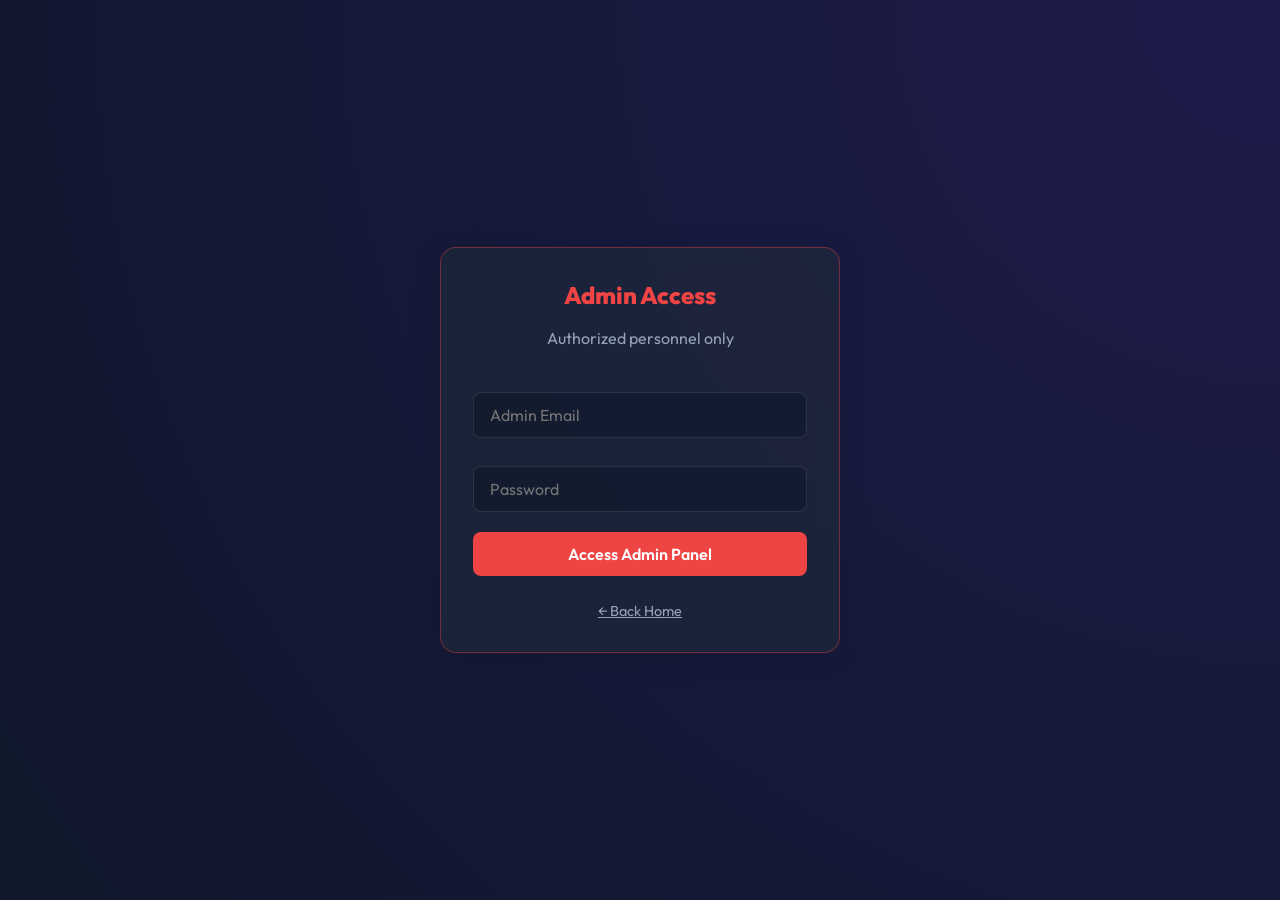
==== src/main/webapp/html/adminlogin.html @ 5ff95ba9 "Add job filters and candidate profile" ====
<!DOCTYPE html>
<html lang="en">
<head>
    <meta charset="UTF-8">
    <meta name="viewport" content="width=device-width, initial-scale=1.0">
    <title>NexJob | Admin Login</title>
    <link rel="stylesheet" href="../css/style.css">
    <script src="../js/api.js"></script>
    <style>
        body { display: flex; align-items: center; justify-content: center; height: 100vh; }
        .auth-container { width: 100%; max-width: 400px; padding: 2rem; border-color: rgba(239, 68, 68, 0.4); }
    </style>
</head>
<body>

    <div class="glass-panel auth-container animate-fade">
        <h2 style="text-align: center; color: var(--danger);">Admin Access</h2>
        <p style="text-align: center; margin-bottom: 2rem;">Authorized personnel only</p>

        <form id="adminForm">
            <input type="email" id="email" placeholder="Admin Email" required>
            <input type="password" id="password" placeholder="Password" required>
            <button type="submit" class="btn btn-danger" style="width: 100%;">Access Admin Panel</button>
        </form>
        <div style="text-align: center; margin-top: 1.5rem;">
            <a href="../index.html" style="color: var(--text-muted); font-size: 0.9em;">&larr; Back Home</a>
        </div>
    </div>

    <script>
        document.getElementById('adminForm').addEventListener('submit', async (e) => {
            e.preventDefault();
            const btn = e.target.querySelector('button');
            btn.innerText = 'Authenticating...';
            
            const res = await fetchAPI('adminlogin', 'POST', {
                email: document.getElementById('email').value,
                password: document.getElementById('password').value
            });

            btn.innerText = 'Access Admin Panel';
            
            if(res.status === 'success') {
                showMessage('Welcome, Admin', false);
                setTimeout(() => window.location.href = 'adminpanel.html', 1000);
            } else {
                showMessage(res.message || 'Access Denied', true);
            }
        });
    </script>
</body>
</html>
---- src/main/webapp/css/style.css ----
﻿@import url('https://fonts.googleapis.com/css2?family=Outfit:wght@300;400;600;800&display=swap');

:root {
    --primary-color: #6366f1;
    --primary-hover: #4f46e5;
    --bg-color: #0f172a;
    --surface-color: rgba(30, 41, 59, 0.7);
    --text-main: #f8fafc;
    --text-muted: #94a3b8;
    --accent: #0ea5e9;
    --danger: #ef4444;
    --success: #10b981;
    --border: rgba(255, 255, 255, 0.1);
}

* { margin: 0; padding: 0; box-sizing: border-box; font-family: 'Outfit', sans-serif; }

html { font-size: 16px; }

body {
    background: radial-gradient(circle at top right, #1e1b4b, var(--bg-color));
    color: var(--text-main);
    min-height: 100vh;
    overflow-x: hidden;
    font-size: 1rem;
}

/* Glassmorphism */
.glass-panel {
    background: var(--surface-color);
    backdrop-filter: blur(12px);
    -webkit-backdrop-filter: blur(12px);
    border: 1px solid var(--border);
    border-radius: 16px;
    box-shadow: 0 4px 30px rgba(0, 0, 0, 0.1);
}

.container { max-width: 1200px; margin: 0 auto; padding: 2rem; }

h1, h2, h3 { font-weight: 800; color: #fff; margin-bottom: 1rem; }
p { color: var(--text-muted); line-height: 1.6; }

/* Forms */
input, select, textarea {
    width: 100%; padding: 12px 16px; margin: 8px 0 20px 0;
    border-radius: 8px; border: 1px solid var(--border);
    background: rgba(15, 23, 42, 0.6); color: white;
    font-size: 1rem; transition: 0.3s ease; outline: none;
}
input:focus, select:focus, textarea:focus {
    border-color: var(--primary-color);
    box-shadow: 0 0 0 3px rgba(99, 102, 241, 0.2);
}

button, .btn {
    display: inline-block; background: var(--primary-color);
    color: white; padding: 12px 24px; border: none;
    border-radius: 8px; font-weight: 600; cursor: pointer;
    transition: all 0.3s ease; text-decoration: none; text-align: center;
    font-size: 1rem;
}
button:hover, .btn:hover {
    background: var(--primary-hover); transform: translateY(-2px);
    box-shadow: 0 10px 15px -3px rgba(99, 102, 241, 0.4);
}
.btn-accent { background: var(--accent); }
.btn-accent:hover { background: #0284c7; box-shadow: 0 10px 15px -3px rgba(14,165,233,0.4); }
.btn-danger { background: var(--danger); }
.btn-danger:hover { background: #dc2626; }

/* Dashboard Layout */
.dashboard-grid {
    display: grid;
    grid-template-columns: 220px 1fr;
    min-height: 100vh;
    gap: 1.5rem;
    padding: 1.5rem;
}

.sidebar {
    padding: 2rem 1.5rem;
    height: calc(100vh - 3rem);
    position: sticky;
    top: 1.5rem;
    align-self: start;
}

.sidebar nav a {
    display: block; color: var(--text-muted);
    text-decoration: none; padding: 12px 16px;
    margin-bottom: 6px; border-radius: 8px;
    transition: 0.3s; font-weight: 600; font-size: 0.95rem;
}
.sidebar nav a:hover, .sidebar nav a.active {
    background: rgba(255,255,255,0.07); color: var(--text-main);
}
.sidebar nav a.active { color: var(--accent); }

.main-content { padding: 0.5rem 1rem 2rem 0; }

/* Job Grid */
.jobs-grid {
    display: grid;
    grid-template-columns: repeat(auto-fill, minmax(340px, 1fr));
    gap: 1.5rem;
    align-items: start;
}

.job-card {
    padding: 1.6rem;
    transition: transform 0.3s ease, box-shadow 0.3s ease, border-color 0.3s ease;
    cursor: default;
}
.job-card:hover {
    transform: translateY(-4px);
    border-color: var(--accent);
    box-shadow: 0 12px 40px rgba(14, 165, 233, 0.15);
}
.job-card h3 { color: var(--accent); margin-bottom: 0.4rem; font-size: 1.05rem; }

/* Badge */
.badge {
    display: inline-block; padding: 4px 10px; border-radius: 999px;
    font-size: 0.72rem; font-weight: 800; text-transform: uppercase;
    background: rgba(255,255,255,0.1); color: var(--text-muted); letter-spacing:0.05em;
}

/* Animations */
@keyframes fadeIn {
    from { opacity: 0; transform: translateY(20px); }
    to   { opacity: 1; transform: translateY(0); }
}
.animate-fade { animation: fadeIn 0.5s ease-out forwards; opacity: 0; }

/* Tables */
table { width: 100%; border-collapse: collapse; margin-top: 1rem; }
th, td { padding: 14px 12px; text-align: left; border-bottom: 1px solid var(--border); font-size: 0.95rem; }
th { color: var(--accent); font-weight: 600; }
tr:hover td { background: rgba(255,255,255,0.02); }

.text-success { color: var(--success); }
.text-danger  { color: var(--danger); }

/* Job discovery */
.page-header { display:flex; justify-content:space-between; align-items:flex-start; gap:1rem; margin-bottom:1.5rem; }
.eyebrow { color:var(--accent); font-size:.75rem; font-weight:800; letter-spacing:.12em; text-transform:uppercase; margin-bottom:.35rem; }
.user-chip { padding:.7rem 1rem; white-space:nowrap; color:var(--text-muted); font-size:.9rem; }
.filter-panel { padding:1.2rem; margin-bottom:1.1rem; }
.filter-heading, .section-heading { display:flex; align-items:flex-start; justify-content:space-between; gap:1rem; margin-bottom:1rem; }
.filter-grid { display:grid; grid-template-columns:1.4fr 1fr 1fr 1fr; gap:1rem; margin-bottom:.2rem; }
.filter-grid label, .profile-card label { display:block; color:var(--text-muted); font-size:.82rem; font-weight:600; }
.filter-grid input, .filter-grid select, .profile-card input, .profile-card select { margin:6px 0 0; }
.text-button { background:transparent; color:var(--accent); padding:0; font-size:.85rem; transform:none; box-shadow:none; }
.text-button:hover { background:transparent; color:#7dd3fc; transform:none; box-shadow:none; }
.results-bar { color:var(--text-muted); font-size:.9rem; margin:0 0 1rem .2rem; }
.job-card { cursor:default; display:flex; flex-direction:column; align-items:flex-start; }
.job-card-top { display:flex; justify-content:space-between; align-items:center; width:100%; gap:.75rem; margin-bottom:1rem; }
.job-category { color:var(--accent); font-size:.75rem; font-weight:800; letter-spacing:.04em; text-transform:uppercase; }
.job-card h3 { margin-bottom:.45rem; }
.job-card h4 { color:#fff; font-size:.95rem; margin:0 0 .55rem; }
.job-card h4 span { color:var(--text-muted); }
.salary { color:var(--success) !important; font-size:1rem; font-weight:800; margin-bottom:.8rem; }
.job-meta, .details-meta { display:flex; flex-wrap:wrap; gap:.5rem; margin-bottom:1.15rem; }
.job-meta span, .details-meta span { color:var(--text-muted); border:1px solid var(--border); border-radius:999px; padding:4px 9px; font-size:.76rem; }
.details-meta .salary { border:0; padding:4px 0; margin:0 4px 0 0; }
.btn-outline { background:rgba(14,165,233,.12); color:#7dd3fc; border:1px solid rgba(14,165,233,.45); margin-top:auto; }
.btn-outline:hover { background:rgba(14,165,233,.25); color:#fff; }

/* Modal and full job description */
.modal-shell { position:fixed; inset:0; z-index:100; display:grid; place-items:center; padding:1.25rem; background:rgba(2,6,23,.75); overflow-y:auto; }
.modal-shell[hidden] { display:none; }
.modal-open { overflow:hidden; }
.job-details-modal { position:relative; width:min(760px, 100%); padding:2rem; margin:auto; }
.modal-close { position:absolute; top:.8rem; right:.9rem; min-width:36px; padding:0; font-size:1.8rem; line-height:1; background:transparent; color:var(--text-muted); transform:none; box-shadow:none; }
.modal-close:hover { background:transparent; color:#fff; transform:none; box-shadow:none; }
.job-details-modal h2 { padding-right:2rem; margin-bottom:.35rem; }
.company-line { margin-bottom:1rem; }
.description-content { border-top:1px solid var(--border); padding-top:.5rem; max-height:53vh; overflow-y:auto; }
.description-section { padding:1rem 0; border-bottom:1px solid var(--border); }
.description-section h4 { color:#fff; font-size:.95rem; margin-bottom:.45rem; }
.description-section p, .description-section li { color:var(--text-muted); font-size:.9rem; }
.description-section ul { padding-left:1.2rem; }
.apply-box { margin-top:1.2rem; padding:1.1rem; border:1px solid rgba(14,165,233,.35); background:rgba(14,165,233,.07); border-radius:12px; }
.apply-box h3 { font-size:1rem; margin-bottom:.25rem; }
.apply-box p { font-size:.85rem; margin-bottom:.8rem; }
.apply-row { display:flex; gap:.7rem; align-items:center; }
.apply-row select { margin:0; flex:1; }
.small-link { display:inline-block; color:var(--accent); margin-top:.8rem; font-size:.85rem; }

/* Profile and resume library */
.profile-layout { display:grid; grid-template-columns:minmax(0, 1fr) minmax(320px, .85fr); gap:1.5rem; align-items:start; }
.profile-card, .resumes-card { padding:1.6rem; }
.profile-picture-row { display:flex; align-items:center; gap:1rem; margin:1.1rem 0 1.3rem; }
.avatar-fallback, .profile-preview { width:76px; height:76px; border-radius:50%; flex:0 0 76px; }
.avatar-fallback { display:grid; place-items:center; background:linear-gradient(135deg, var(--primary-color), var(--accent)); color:#fff; font-weight:800; font-size:1.8rem; }
.profile-preview { object-fit:cover; border:2px solid var(--accent); }
.upload-photo-label { margin:0; font-size:.85rem; }
.form-two-columns { display:grid; grid-template-columns:1fr 1fr; gap:1rem; }
.profile-card form > .btn { margin-top:.25rem; }
.section-heading h3 { margin-bottom:.25rem; }
.section-heading p { font-size:.85rem; }
.resume-upload-form { display:flex; gap:.7rem; align-items:center; padding-bottom:1rem; border-bottom:1px solid var(--border); }
.resume-upload-form input { margin:0; flex:1; font-size:.82rem; }
.resume-upload-form .btn { white-space:nowrap; }
.resume-list { margin-top:.85rem; }
.resume-empty { padding:1rem 0; font-size:.88rem; }
.resume-item { display:flex; gap:.75rem; align-items:center; padding:.85rem 0; border-bottom:1px solid var(--border); }
.resume-icon { display:grid; place-items:center; width:34px; height:34px; border-radius:8px; background:rgba(99,102,241,.2); color:#a5b4fc; font-size:.8rem; font-weight:800; }
.resume-item strong { display:block; max-width:220px; overflow:hidden; text-overflow:ellipsis; white-space:nowrap; font-size:.9rem; }
.resume-item p { font-size:.75rem; }
.resume-actions { margin-left:auto; display:flex; gap:.65rem; align-items:center; }
.resume-actions a, .resume-actions button { color:var(--accent); background:transparent; padding:0; font-size:.8rem; transform:none; box-shadow:none; }
.resume-actions button { color:var(--danger); }
.resume-actions a:hover, .resume-actions button:hover { background:transparent; transform:none; box-shadow:none; text-decoration:underline; }

@media (max-width: 900px) {
    .dashboard-grid { grid-template-columns:1fr; padding:1rem; }
    .sidebar { position:static; height:auto; padding:1rem; }
    .sidebar nav { display:flex; flex-wrap:wrap; gap:.25rem; }
    .sidebar nav a { margin:0; }
    .main-content { padding:0; }
    .filter-grid, .profile-layout { grid-template-columns:1fr 1fr; }
}
@media (max-width: 600px) {
    .page-header, .filter-heading, .section-heading, .apply-row, .resume-upload-form { flex-direction:column; align-items:stretch; }
    .filter-grid, .profile-layout, .form-two-columns { grid-template-columns:1fr; }
    .job-details-modal { padding:1.35rem; }
    .job-card { padding:1.3rem; }
    .user-chip { align-self:flex-start; }
}
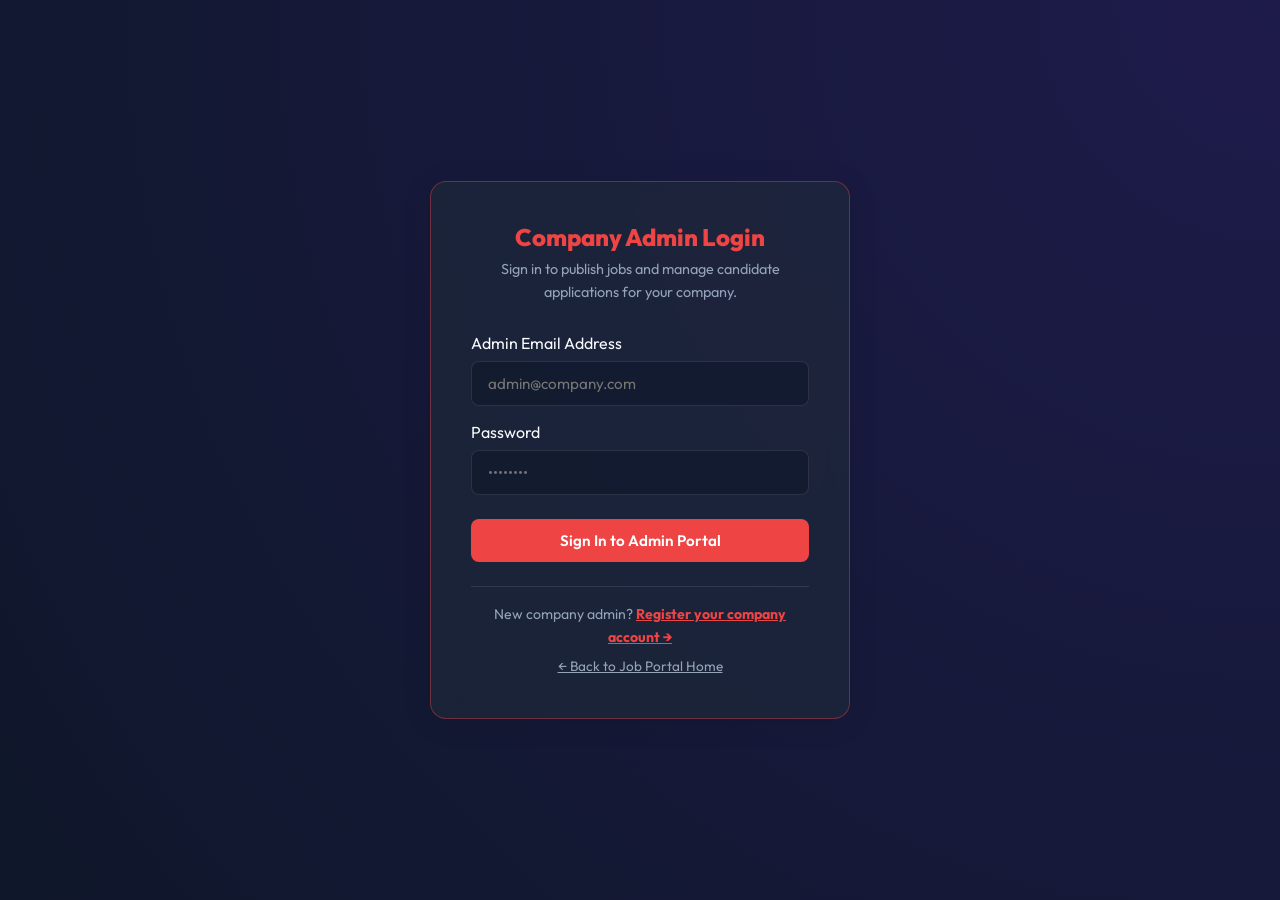
==== commit 709b6eb4: "Update Job Portal project" ====
--- a/src/main/webapp/html/adminlogin.html
+++ b/src/main/webapp/html/adminlogin.html
@@ -7,44 +7,50 @@
     <link rel="stylesheet" href="../css/style.css">
     <script src="../js/api.js"></script>
     <style>
-        body { display: flex; align-items: center; justify-content: center; height: 100vh; }
-        .auth-container { width: 100%; max-width: 400px; padding: 2rem; border-color: rgba(239, 68, 68, 0.4); }
+        body { display: grid; place-items: center; min-height: 100vh; padding: 1.5rem; }
+        .auth-card { width: min(420px, 100%); padding: 2.5rem; border-color: rgba(239, 68, 68, 0.4); }
     </style>
 </head>
 <body>
+    <div class="glass-panel auth-card animate-fade">
+        <div style="text-align:center; margin-bottom:1.8rem;">
+            <h2 style="color:var(--danger); margin-bottom:0.4rem;">Company Admin Login</h2>
+            <p style="font-size:0.9rem;">Sign in to publish jobs and manage candidate applications for your company.</p>
+        </div>
 
-    <div class="glass-panel auth-container animate-fade">
-        <h2 style="text-align: center; color: var(--danger);">Admin Access</h2>
-        <p style="text-align: center; margin-bottom: 2rem;">Authorized personnel only</p>
+        <form id="adminLoginForm">
+            <label>Admin Email Address
+                <input type="email" id="email" placeholder="admin@company.com" required>
+            </label>
+            <label>Password
+                <input type="password" id="password" placeholder="••••••••" required>
+            </label>
+            <button class="btn btn-danger" type="submit" style="width:100%; margin-top:0.5rem;">Sign In to Admin Portal</button>
+        </form>
 
-        <form id="adminForm">
-            <input type="email" id="email" placeholder="Admin Email" required>
-            <input type="password" id="password" placeholder="Password" required>
-            <button type="submit" class="btn btn-danger" style="width: 100%;">Access Admin Panel</button>
-        </form>
-        <div style="text-align: center; margin-top: 1.5rem;">
-            <a href="../index.html" style="color: var(--text-muted); font-size: 0.9em;">&larr; Back Home</a>
+        <div style="margin-top:1.5rem; text-align:center; border-top:1px solid var(--border); padding-top:1rem;">
+            <p style="font-size:0.88rem;">New company admin? <a href="adminregister.html" style="color:var(--danger); font-weight:700;">Register your company account →</a></p>
+            <p style="font-size:0.85rem; margin-top:0.5rem;"><a href="../index.html" style="color:var(--text-muted);">← Back to Job Portal Home</a></p>
         </div>
     </div>
 
     <script>
-        document.getElementById('adminForm').addEventListener('submit', async (e) => {
+        document.getElementById('adminLoginForm').addEventListener('submit', async (e) => {
             e.preventDefault();
-            const btn = e.target.querySelector('button');
-            btn.innerText = 'Authenticating...';
-            
-            const res = await fetchAPI('adminlogin', 'POST', {
-                email: document.getElementById('email').value,
-                password: document.getElementById('password').value
-            });
+            const btn = e.target.querySelector('button[type="submit"]');
+            btn.disabled = true; btn.innerText = 'Signing in...';
 
-            btn.innerText = 'Access Admin Panel';
-            
-            if(res.status === 'success') {
-                showMessage('Welcome, Admin', false);
-                setTimeout(() => window.location.href = 'adminpanel.html', 1000);
+            const email = document.getElementById('email').value;
+            const password = document.getElementById('password').value;
+
+            const res = await fetchAPI('adminlogin', 'POST', { email, password });
+            btn.disabled = false; btn.innerText = 'Sign In to Admin Portal';
+
+            if (res.status === 'success') {
+                showMessage('Admin login successful!');
+                setTimeout(() => window.location.href = 'adminpanel.html', 800);
             } else {
-                showMessage(res.message || 'Access Denied', true);
+                showMessage(res.message || 'Invalid admin credentials', true);
             }
         });
     </script>
--- a/src/main/webapp/css/style.css
+++ b/src/main/webapp/css/style.css
@@ -1,4 +1,4 @@
-﻿@import url('https://fonts.googleapis.com/css2?family=Outfit:wght@300;400;600;800&display=swap');
+@import url('https://fonts.googleapis.com/css2?family=Outfit:wght@300;400;600;800&display=swap');
 
 :root {
     --primary-color: #6366f1;
@@ -10,6 +10,7 @@
     --accent: #0ea5e9;
     --danger: #ef4444;
     --success: #10b981;
+    --warning: #f59e0b;
     --border: rgba(255, 255, 255, 0.1);
 }
 
@@ -37,15 +38,15 @@
 
 .container { max-width: 1200px; margin: 0 auto; padding: 2rem; }
 
-h1, h2, h3 { font-weight: 800; color: #fff; margin-bottom: 1rem; }
+h1, h2, h3, h4 { font-weight: 800; color: #fff; margin-bottom: 1rem; }
 p { color: var(--text-muted); line-height: 1.6; }
 
 /* Forms */
 input, select, textarea {
-    width: 100%; padding: 12px 16px; margin: 8px 0 20px 0;
+    width: 100%; padding: 12px 16px; margin: 8px 0 16px 0;
     border-radius: 8px; border: 1px solid var(--border);
     background: rgba(15, 23, 42, 0.6); color: white;
-    font-size: 1rem; transition: 0.3s ease; outline: none;
+    font-size: 0.95rem; transition: 0.3s ease; outline: none;
 }
 input:focus, select:focus, textarea:focus {
     border-color: var(--primary-color);
@@ -56,22 +57,24 @@
     display: inline-block; background: var(--primary-color);
     color: white; padding: 12px 24px; border: none;
     border-radius: 8px; font-weight: 600; cursor: pointer;
-    transition: all 0.3s ease; text-decoration: none; text-align: center;
-    font-size: 1rem;
+    transition: background 0.3s ease, border-color 0.3s ease; text-decoration: none; text-align: center;
+    font-size: 0.95rem;
 }
 button:hover, .btn:hover {
-    background: var(--primary-hover); transform: translateY(-2px);
-    box-shadow: 0 10px 15px -3px rgba(99, 102, 241, 0.4);
+    background: var(--primary-hover);
+    box-shadow: 0 8px 20px -3px rgba(99, 102, 241, 0.3);
 }
 .btn-accent { background: var(--accent); }
-.btn-accent:hover { background: #0284c7; box-shadow: 0 10px 15px -3px rgba(14,165,233,0.4); }
+.btn-accent:hover { background: #0284c7; box-shadow: 0 8px 20px -3px rgba(14,165,233,0.3); }
 .btn-danger { background: var(--danger); }
 .btn-danger:hover { background: #dc2626; }
+.btn-outline { background: rgba(14,165,233,.12); color: #7dd3fc; border: 1px solid rgba(14,165,233,.45); }
+.btn-outline:hover { background: rgba(14,165,233,.25); color: #fff; }
 
 /* Dashboard Layout */
 .dashboard-grid {
     display: grid;
-    grid-template-columns: 220px 1fr;
+    grid-template-columns: 240px 1fr;
     min-height: 100vh;
     gap: 1.5rem;
     padding: 1.5rem;
@@ -98,39 +101,143 @@
 
 .main-content { padding: 0.5rem 1rem 2rem 0; }
 
-/* Job Grid */
+/* Header & Notifications */
+.header-actions { display: flex; align-items: center; gap: 1rem; position: relative; }
+.user-chip { padding: 0.6rem 1.2rem; display: flex; align-items: center; gap: 0.5rem; color: var(--text-main); font-size: 0.9rem; }
+.notif-bell-btn {
+    position: relative; background: rgba(255,255,255,0.07); border: 1px solid var(--border);
+    border-radius: 12px; padding: 8px 14px; font-size: 1.2rem; cursor: pointer; color: var(--text-main);
+    display: flex; align-items: center; gap: 6px;
+}
+.notif-bell-btn:hover { background: rgba(255,255,255,0.15); }
+.notif-badge {
+    position: absolute; top: -6px; right: -6px; background: var(--danger); color: #fff;
+    font-size: 0.7rem; font-weight: 800; padding: 2px 7px; border-radius: 999px; border: 2px solid var(--bg-color);
+}
+.notif-drawer {
+    position: absolute; top: 120%; right: 0; width: 360px; max-height: 480px; overflow-y: auto;
+    z-index: 200; padding: 1rem; border: 1px solid rgba(14,165,233,0.3); background: #0f172a;
+    box-shadow: 0 16px 40px rgba(0,0,0,0.5); border-radius: 16px;
+}
+.notif-header { display: flex; justify-content: space-between; align-items: center; padding-bottom: 0.75rem; border-bottom: 1px solid var(--border); margin-bottom: 0.75rem; }
+.notif-header h4 { margin: 0; font-size: 1rem; color: var(--accent); }
+.notif-header button { background: transparent; border: none; color: var(--text-muted); font-size: 0.8rem; cursor: pointer; padding: 0; }
+.notif-header button:hover { color: #fff; }
+.notif-item { padding: 0.75rem; border-radius: 8px; margin-bottom: 0.5rem; background: rgba(255,255,255,0.03); border: 1px solid var(--border); transition: 0.2s; }
+.notif-item.unread { border-left: 3px solid var(--accent); background: rgba(14,165,233,0.08); }
+.notif-item-title { font-weight: 700; font-size: 0.85rem; color: #fff; margin-bottom: 2px; }
+.notif-item-msg { font-size: 0.8rem; color: var(--text-muted); line-height: 1.4; }
+.notif-item-time { font-size: 0.7rem; color: rgba(255,255,255,0.4); margin-top: 4px; display: block; }
+
+/* Filter Panel & Grid */
+.filter-panel { padding: 1.5rem; margin-bottom: 1.5rem; }
+.filter-heading { display: flex; align-items: center; justify-content: space-between; gap: 1rem; margin-bottom: 1.2rem; }
+.filter-grid-8 {
+    display: grid;
+    grid-template-columns: repeat(4, 1fr);
+    gap: 1rem;
+    margin-bottom: 1rem;
+}
+.filter-grid-8 label { display: block; color: var(--text-muted); font-size: 0.82rem; font-weight: 600; margin-bottom: 2px; }
+.filter-grid-8 input, .filter-grid-8 select { margin: 4px 0 0 0; font-size: 0.88rem; }
+.filter-actions { display: flex; gap: 1rem; align-items: center; }
+
+/* Job Card UI - Hover animation removed per requirement #1 */
 .jobs-grid {
     display: grid;
     grid-template-columns: repeat(auto-fill, minmax(340px, 1fr));
     gap: 1.5rem;
-    align-items: start;
+    align-items: stretch;
 }
 
 .job-card {
     padding: 1.6rem;
-    transition: transform 0.3s ease, box-shadow 0.3s ease, border-color 0.3s ease;
     cursor: default;
+    display: flex;
+    flex-direction: column;
+    align-items: flex-start;
+    border: 1px solid var(--border);
+    /* No hover transform scale or jump */
+    transition: border-color 0.2s ease, background 0.2s ease;
 }
 .job-card:hover {
-    transform: translateY(-4px);
-    border-color: var(--accent);
-    box-shadow: 0 12px 40px rgba(14, 165, 233, 0.15);
-}
-.job-card h3 { color: var(--accent); margin-bottom: 0.4rem; font-size: 1.05rem; }
-
-/* Badge */
-.badge {
-    display: inline-block; padding: 4px 10px; border-radius: 999px;
-    font-size: 0.72rem; font-weight: 800; text-transform: uppercase;
-    background: rgba(255,255,255,0.1); color: var(--text-muted); letter-spacing:0.05em;
-}
-
-/* Animations */
-@keyframes fadeIn {
-    from { opacity: 0; transform: translateY(20px); }
-    to   { opacity: 1; transform: translateY(0); }
-}
-.animate-fade { animation: fadeIn 0.5s ease-out forwards; opacity: 0; }
+    border-color: rgba(14, 165, 233, 0.5);
+    background: rgba(30, 41, 59, 0.85);
+}
+.job-card-top { display: flex; justify-content: space-between; align-items: center; width: 100%; gap: 0.75rem; margin-bottom: 0.8rem; }
+.job-category { color: var(--accent); font-size: 0.75rem; font-weight: 800; letter-spacing: 0.05em; text-transform: uppercase; }
+.job-card h3 { color: #fff; margin-bottom: 0.45rem; font-size: 1.15rem; }
+.job-card h4 { color: var(--text-muted); font-size: 0.95rem; font-weight: 400; margin: 0 0 0.75rem; }
+.salary { color: var(--success) !important; font-size: 1.05rem; font-weight: 800; margin-bottom: 0.8rem; }
+.job-tags { display: flex; flex-wrap: wrap; gap: 0.4rem; margin-bottom: 1.2rem; }
+.job-tag { background: rgba(255,255,255,0.06); border: 1px solid var(--border); color: var(--text-muted); padding: 3px 10px; border-radius: 999px; font-size: 0.75rem; font-weight: 600; }
+
+.btn-jd {
+    width: 100%;
+    margin-top: auto;
+    background: linear-gradient(135deg, rgba(14,165,233,0.2), rgba(99,102,241,0.2));
+    border: 1px solid var(--accent);
+    color: #38bdf8;
+    padding: 10px 16px;
+    border-radius: 10px;
+    font-weight: 700;
+    font-size: 0.9rem;
+    text-align: center;
+    cursor: pointer;
+    transition: 0.2s ease;
+}
+.btn-jd:hover {
+    background: var(--accent);
+    color: #fff;
+}
+
+/* Modal and Job Details */
+.modal-shell { position: fixed; inset: 0; z-index: 100; display: grid; place-items: center; padding: 1.25rem; background: rgba(2,6,23,0.85); overflow-y: auto; }
+.modal-shell[hidden] { display: none; }
+.modal-open { overflow: hidden; }
+.job-details-modal { position: relative; width: min(800px, 100%); padding: 2.2rem; margin: auto; max-height: 90vh; display: flex; flex-direction: column; }
+.modal-close { position: absolute; top: 1rem; right: 1rem; min-width: 36px; padding: 0; font-size: 1.8rem; line-height: 1; background: transparent; color: var(--text-muted); border: none; cursor: pointer; }
+.modal-close:hover { color: #fff; }
+
+.jd-sections { border-top: 1px solid var(--border); padding-top: 1rem; overflow-y: auto; margin-bottom: 1rem; }
+.jd-block { padding: 1rem 0; border-bottom: 1px solid var(--border); }
+.jd-block h4 { color: var(--accent); font-size: 1rem; margin-bottom: 0.5rem; display: flex; align-items: center; gap: 8px; }
+.jd-block p, .jd-block li { color: var(--text-main); font-size: 0.93rem; line-height: 1.6; }
+.jd-block ul { padding-left: 1.3rem; margin-top: 0.3rem; }
+
+.apply-box { margin-top: 1rem; padding: 1.2rem; border: 1px solid rgba(14,165,233,.4); background: rgba(14,165,233,.08); border-radius: 12px; }
+.apply-box h3 { font-size: 1.05rem; margin-bottom: 0.4rem; color: #fff; }
+.apply-row { display: flex; gap: 0.75rem; align-items: center; margin-top: 0.8rem; }
+.apply-row select { margin: 0; flex: 1; }
+
+/* Profile Form & Layout */
+.profile-layout { display: grid; grid-template-columns: 1fr 1fr; gap: 1.5rem; align-items: start; }
+.profile-card, .resumes-card { padding: 1.8rem; }
+.profile-picture-row { display: flex; align-items: center; gap: 1.2rem; margin: 1rem 0 1.5rem; }
+.avatar-fallback, .profile-preview { width: 80px; height: 80px; border-radius: 50%; flex: 0 0 80px; }
+.avatar-fallback { display: grid; place-items: center; background: linear-gradient(135deg, var(--primary-color), var(--accent)); color: #fff; font-weight: 800; font-size: 2rem; }
+.profile-preview { object-fit: cover; border: 2px solid var(--accent); }
+
+.form-grid-2 { display: grid; grid-template-columns: 1fr 1fr; gap: 1rem; }
+.profile-card label { display: block; color: var(--text-muted); font-size: 0.82rem; font-weight: 600; }
+
+.resume-upload-box { background: rgba(15, 23, 42, 0.5); padding: 1rem; border-radius: 12px; border: 1px solid var(--border); margin-bottom: 1.2rem; }
+.resume-upload-form { display: flex; flex-direction: column; gap: 0.75rem; }
+.resume-upload-form input { margin: 0; }
+.resume-item { display: flex; gap: 0.8rem; align-items: center; padding: 0.9rem; border-radius: 10px; background: rgba(255,255,255,0.03); border: 1px solid var(--border); margin-bottom: 0.75rem; }
+.resume-icon { display: grid; place-items: center; width: 38px; height: 38px; border-radius: 8px; background: rgba(99,102,241,0.2); color: #a5b4fc; font-size: 0.85rem; font-weight: 800; }
+.resume-item strong { display: block; font-size: 0.92rem; color: #fff; }
+.resume-item p { font-size: 0.78rem; color: var(--text-muted); margin: 0; }
+.resume-actions { margin-left: auto; display: flex; gap: 0.75rem; align-items: center; }
+
+/* Status Badges */
+.status-chip { display: inline-block; padding: 4px 12px; border-radius: 999px; font-size: 0.75rem; font-weight: 800; text-transform: uppercase; letter-spacing: 0.04em; }
+.status-submitted { background: rgba(14,165,233,0.2); color: #38bdf8; border: 1px solid rgba(14,165,233,0.4); }
+.status-under-review { background: rgba(245,158,11,0.2); color: #fbbf24; border: 1px solid rgba(245,158,11,0.4); }
+.status-interview-scheduled { background: rgba(168,85,247,0.2); color: #c084fc; border: 1px solid rgba(168,85,247,0.4); }
+.status-accepted { background: rgba(16,185,129,0.2); color: #34d399; border: 1px solid rgba(16,185,129,0.4); }
+.status-rejected { background: rgba(239,68,68,0.2); color: #f87171; border: 1px solid rgba(239,68,68,0.4); }
+.status-offer-letter-available { background: rgba(34,197,94,0.25); color: #4ade80; border: 1px solid rgba(34,197,94,0.5); }
 
 /* Tables */
 table { width: 100%; border-collapse: collapse; margin-top: 1rem; }
@@ -138,93 +245,17 @@
 th { color: var(--accent); font-weight: 600; }
 tr:hover td { background: rgba(255,255,255,0.02); }
 
-.text-success { color: var(--success); }
-.text-danger  { color: var(--danger); }
-
-/* Job discovery */
-.page-header { display:flex; justify-content:space-between; align-items:flex-start; gap:1rem; margin-bottom:1.5rem; }
-.eyebrow { color:var(--accent); font-size:.75rem; font-weight:800; letter-spacing:.12em; text-transform:uppercase; margin-bottom:.35rem; }
-.user-chip { padding:.7rem 1rem; white-space:nowrap; color:var(--text-muted); font-size:.9rem; }
-.filter-panel { padding:1.2rem; margin-bottom:1.1rem; }
-.filter-heading, .section-heading { display:flex; align-items:flex-start; justify-content:space-between; gap:1rem; margin-bottom:1rem; }
-.filter-grid { display:grid; grid-template-columns:1.4fr 1fr 1fr 1fr; gap:1rem; margin-bottom:.2rem; }
-.filter-grid label, .profile-card label { display:block; color:var(--text-muted); font-size:.82rem; font-weight:600; }
-.filter-grid input, .filter-grid select, .profile-card input, .profile-card select { margin:6px 0 0; }
-.text-button { background:transparent; color:var(--accent); padding:0; font-size:.85rem; transform:none; box-shadow:none; }
-.text-button:hover { background:transparent; color:#7dd3fc; transform:none; box-shadow:none; }
-.results-bar { color:var(--text-muted); font-size:.9rem; margin:0 0 1rem .2rem; }
-.job-card { cursor:default; display:flex; flex-direction:column; align-items:flex-start; }
-.job-card-top { display:flex; justify-content:space-between; align-items:center; width:100%; gap:.75rem; margin-bottom:1rem; }
-.job-category { color:var(--accent); font-size:.75rem; font-weight:800; letter-spacing:.04em; text-transform:uppercase; }
-.job-card h3 { margin-bottom:.45rem; }
-.job-card h4 { color:#fff; font-size:.95rem; margin:0 0 .55rem; }
-.job-card h4 span { color:var(--text-muted); }
-.salary { color:var(--success) !important; font-size:1rem; font-weight:800; margin-bottom:.8rem; }
-.job-meta, .details-meta { display:flex; flex-wrap:wrap; gap:.5rem; margin-bottom:1.15rem; }
-.job-meta span, .details-meta span { color:var(--text-muted); border:1px solid var(--border); border-radius:999px; padding:4px 9px; font-size:.76rem; }
-.details-meta .salary { border:0; padding:4px 0; margin:0 4px 0 0; }
-.btn-outline { background:rgba(14,165,233,.12); color:#7dd3fc; border:1px solid rgba(14,165,233,.45); margin-top:auto; }
-.btn-outline:hover { background:rgba(14,165,233,.25); color:#fff; }
-
-/* Modal and full job description */
-.modal-shell { position:fixed; inset:0; z-index:100; display:grid; place-items:center; padding:1.25rem; background:rgba(2,6,23,.75); overflow-y:auto; }
-.modal-shell[hidden] { display:none; }
-.modal-open { overflow:hidden; }
-.job-details-modal { position:relative; width:min(760px, 100%); padding:2rem; margin:auto; }
-.modal-close { position:absolute; top:.8rem; right:.9rem; min-width:36px; padding:0; font-size:1.8rem; line-height:1; background:transparent; color:var(--text-muted); transform:none; box-shadow:none; }
-.modal-close:hover { background:transparent; color:#fff; transform:none; box-shadow:none; }
-.job-details-modal h2 { padding-right:2rem; margin-bottom:.35rem; }
-.company-line { margin-bottom:1rem; }
-.description-content { border-top:1px solid var(--border); padding-top:.5rem; max-height:53vh; overflow-y:auto; }
-.description-section { padding:1rem 0; border-bottom:1px solid var(--border); }
-.description-section h4 { color:#fff; font-size:.95rem; margin-bottom:.45rem; }
-.description-section p, .description-section li { color:var(--text-muted); font-size:.9rem; }
-.description-section ul { padding-left:1.2rem; }
-.apply-box { margin-top:1.2rem; padding:1.1rem; border:1px solid rgba(14,165,233,.35); background:rgba(14,165,233,.07); border-radius:12px; }
-.apply-box h3 { font-size:1rem; margin-bottom:.25rem; }
-.apply-box p { font-size:.85rem; margin-bottom:.8rem; }
-.apply-row { display:flex; gap:.7rem; align-items:center; }
-.apply-row select { margin:0; flex:1; }
-.small-link { display:inline-block; color:var(--accent); margin-top:.8rem; font-size:.85rem; }
-
-/* Profile and resume library */
-.profile-layout { display:grid; grid-template-columns:minmax(0, 1fr) minmax(320px, .85fr); gap:1.5rem; align-items:start; }
-.profile-card, .resumes-card { padding:1.6rem; }
-.profile-picture-row { display:flex; align-items:center; gap:1rem; margin:1.1rem 0 1.3rem; }
-.avatar-fallback, .profile-preview { width:76px; height:76px; border-radius:50%; flex:0 0 76px; }
-.avatar-fallback { display:grid; place-items:center; background:linear-gradient(135deg, var(--primary-color), var(--accent)); color:#fff; font-weight:800; font-size:1.8rem; }
-.profile-preview { object-fit:cover; border:2px solid var(--accent); }
-.upload-photo-label { margin:0; font-size:.85rem; }
-.form-two-columns { display:grid; grid-template-columns:1fr 1fr; gap:1rem; }
-.profile-card form > .btn { margin-top:.25rem; }
-.section-heading h3 { margin-bottom:.25rem; }
-.section-heading p { font-size:.85rem; }
-.resume-upload-form { display:flex; gap:.7rem; align-items:center; padding-bottom:1rem; border-bottom:1px solid var(--border); }
-.resume-upload-form input { margin:0; flex:1; font-size:.82rem; }
-.resume-upload-form .btn { white-space:nowrap; }
-.resume-list { margin-top:.85rem; }
-.resume-empty { padding:1rem 0; font-size:.88rem; }
-.resume-item { display:flex; gap:.75rem; align-items:center; padding:.85rem 0; border-bottom:1px solid var(--border); }
-.resume-icon { display:grid; place-items:center; width:34px; height:34px; border-radius:8px; background:rgba(99,102,241,.2); color:#a5b4fc; font-size:.8rem; font-weight:800; }
-.resume-item strong { display:block; max-width:220px; overflow:hidden; text-overflow:ellipsis; white-space:nowrap; font-size:.9rem; }
-.resume-item p { font-size:.75rem; }
-.resume-actions { margin-left:auto; display:flex; gap:.65rem; align-items:center; }
-.resume-actions a, .resume-actions button { color:var(--accent); background:transparent; padding:0; font-size:.8rem; transform:none; box-shadow:none; }
-.resume-actions button { color:var(--danger); }
-.resume-actions a:hover, .resume-actions button:hover { background:transparent; transform:none; box-shadow:none; text-decoration:underline; }
-
-@media (max-width: 900px) {
-    .dashboard-grid { grid-template-columns:1fr; padding:1rem; }
-    .sidebar { position:static; height:auto; padding:1rem; }
-    .sidebar nav { display:flex; flex-wrap:wrap; gap:.25rem; }
-    .sidebar nav a { margin:0; }
-    .main-content { padding:0; }
-    .filter-grid, .profile-layout { grid-template-columns:1fr 1fr; }
-}
-@media (max-width: 600px) {
-    .page-header, .filter-heading, .section-heading, .apply-row, .resume-upload-form { flex-direction:column; align-items:stretch; }
-    .filter-grid, .profile-layout, .form-two-columns { grid-template-columns:1fr; }
-    .job-details-modal { padding:1.35rem; }
-    .job-card { padding:1.3rem; }
-    .user-chip { align-self:flex-start; }
-}
+/* Responsive adjustments */
+@media (max-width: 1024px) {
+    .filter-grid-8 { grid-template-columns: 1fr 1fr; }
+    .profile-layout { grid-template-columns: 1fr; }
+}
+
+@media (max-width: 768px) {
+    .dashboard-grid { grid-template-columns: 1fr; padding: 1rem; }
+    .sidebar { position: static; height: auto; padding: 1rem; }
+    .sidebar nav { display: flex; flex-wrap: wrap; gap: 0.25rem; }
+    .main-content { padding: 0; }
+    .filter-grid-8, .form-grid-2 { grid-template-columns: 1fr; }
+    .notif-drawer { width: 300px; right: -50px; }
+}
